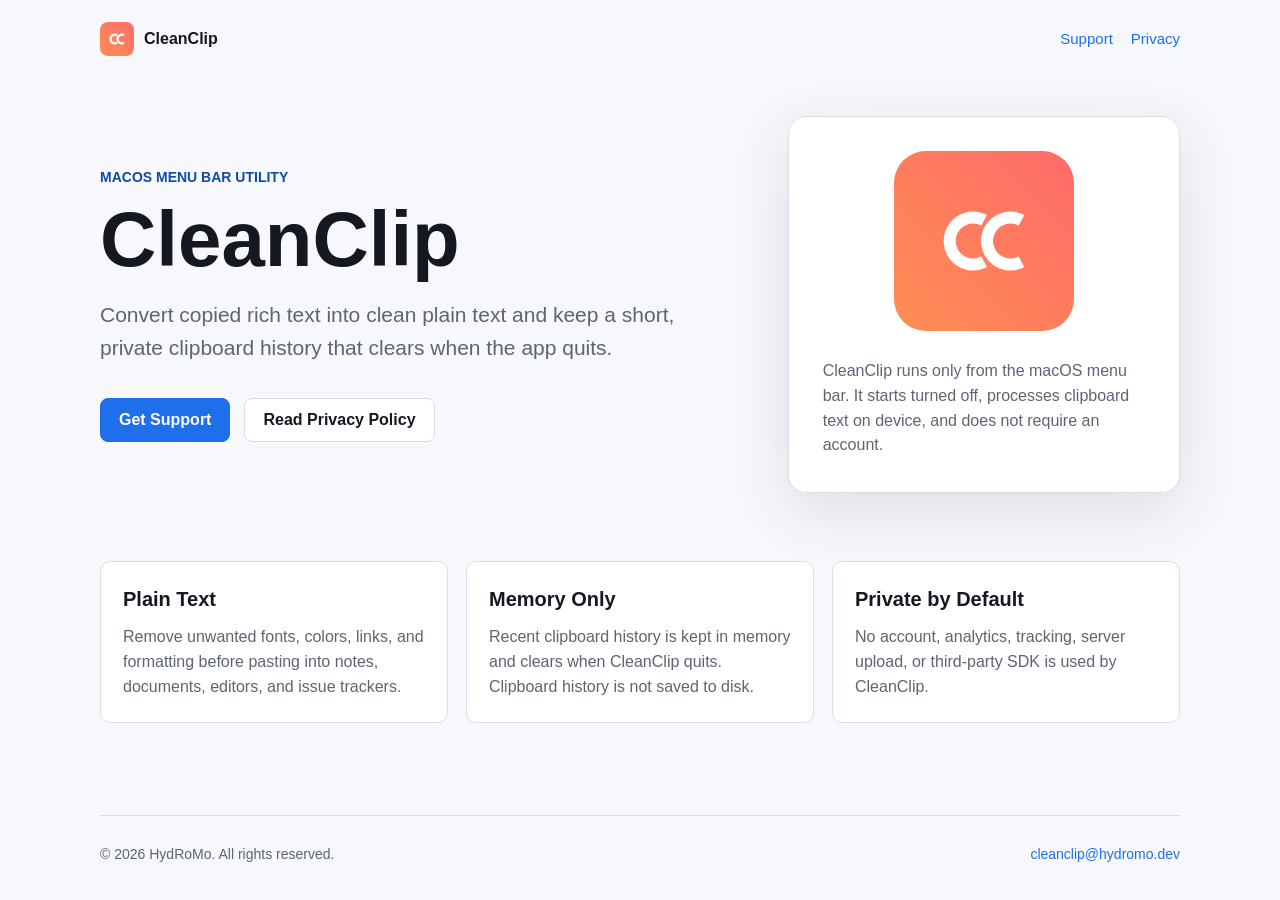
==== index.html @ 121747fd "Add CleanClip static site" ====
<!doctype html>
<html lang="en">
  <head>
    <meta charset="utf-8">
    <meta name="viewport" content="width=device-width, initial-scale=1">
    <meta name="description" content="CleanClip is a macOS menu bar utility that converts rich clipboard content to plain text and keeps a private memory-only clipboard history.">
    <title>CleanClip</title>
    <link rel="stylesheet" href="/styles.css">
  </head>
  <body>
    <div class="page">
      <header class="nav">
        <a class="brand" href="/">
          <img src="/assets/cleanclip-icon.png" alt="" width="34" height="34">
          <span>CleanClip</span>
        </a>
        <nav class="nav-links" aria-label="Main navigation">
          <a href="/support/">Support</a>
          <a href="/privacy/">Privacy</a>
        </nav>
      </header>

      <main>
        <section class="hero">
          <div>
            <p class="eyebrow">macOS menu bar utility</p>
            <h1>CleanClip</h1>
            <p class="lead">
              Convert copied rich text into clean plain text and keep a short, private clipboard history that clears when the app quits.
            </p>
            <div class="actions">
              <a class="button primary" href="/support/">Get Support</a>
              <a class="button" href="/privacy/">Read Privacy Policy</a>
            </div>
          </div>
          <aside class="product" aria-label="CleanClip summary">
            <img src="/assets/cleanclip-icon.png" alt="CleanClip app icon" width="180" height="180">
            <p>
              CleanClip runs only from the macOS menu bar. It starts turned off, processes clipboard text on device, and does not require an account.
            </p>
          </aside>
        </section>

        <section class="section">
          <div class="grid">
            <article class="card">
              <h2>Plain Text</h2>
              <p>Remove unwanted fonts, colors, links, and formatting before pasting into notes, documents, editors, and issue trackers.</p>
            </article>
            <article class="card">
              <h2>Memory Only</h2>
              <p>Recent clipboard history is kept in memory and clears when CleanClip quits. Clipboard history is not saved to disk.</p>
            </article>
            <article class="card">
              <h2>Private by Default</h2>
              <p>No account, analytics, tracking, server upload, or third-party SDK is used by CleanClip.</p>
            </article>
          </div>
        </section>
      </main>

      <footer class="footer">
        <span>&copy; 2026 HydRoMo. All rights reserved.</span>
        <span><a href="mailto:cleanclip@hydromo.dev">cleanclip@hydromo.dev</a></span>
      </footer>
    </div>
  </body>
</html>
---- styles.css ----
:root {
  color-scheme: light;
  --bg: #f7f8fb;
  --panel: #ffffff;
  --text: #151821;
  --muted: #5d6472;
  --line: #d9dee8;
  --accent: #1f6feb;
  --accent-strong: #124aa8;
  --shadow: 0 18px 60px rgba(31, 45, 72, 0.12);
}

* {
  box-sizing: border-box;
}

body {
  margin: 0;
  background: var(--bg);
  color: var(--text);
  font-family: -apple-system, BlinkMacSystemFont, "Segoe UI", sans-serif;
  line-height: 1.55;
}

a {
  color: var(--accent);
  text-decoration: none;
}

a:hover {
  color: var(--accent-strong);
  text-decoration: underline;
}

.page {
  min-height: 100vh;
  display: flex;
  flex-direction: column;
}

.nav {
  width: min(1080px, calc(100% - 40px));
  margin: 0 auto;
  padding: 22px 0;
  display: flex;
  align-items: center;
  justify-content: space-between;
  gap: 24px;
}

.brand {
  display: inline-flex;
  align-items: center;
  gap: 10px;
  color: var(--text);
  font-weight: 700;
}

.brand img {
  width: 34px;
  height: 34px;
  border-radius: 8px;
}

.nav-links {
  display: flex;
  align-items: center;
  gap: 18px;
  font-size: 15px;
}

.hero {
  width: min(1080px, calc(100% - 40px));
  margin: 38px auto 68px;
  display: grid;
  grid-template-columns: minmax(0, 1.05fr) minmax(280px, 0.65fr);
  align-items: center;
  gap: 54px;
}

.eyebrow {
  margin: 0 0 14px;
  color: var(--accent-strong);
  font-weight: 700;
  font-size: 14px;
  text-transform: uppercase;
}

h1 {
  margin: 0;
  font-size: clamp(42px, 7vw, 78px);
  line-height: 0.96;
  letter-spacing: 0;
}

.lead {
  margin: 22px 0 0;
  color: var(--muted);
  font-size: 21px;
  max-width: 700px;
}

.actions {
  margin-top: 34px;
  display: flex;
  gap: 14px;
  flex-wrap: wrap;
}

.button {
  display: inline-flex;
  align-items: center;
  justify-content: center;
  min-height: 44px;
  padding: 0 18px;
  border-radius: 8px;
  border: 1px solid var(--line);
  background: var(--panel);
  color: var(--text);
  font-weight: 700;
}

.button.primary {
  border-color: var(--accent);
  background: var(--accent);
  color: #fff;
}

.product {
  background: var(--panel);
  border: 1px solid var(--line);
  border-radius: 18px;
  padding: 34px;
  box-shadow: var(--shadow);
}

.product img {
  display: block;
  width: min(180px, 70%);
  margin: 0 auto 28px;
  border-radius: 32px;
}

.product p {
  margin: 0;
  color: var(--muted);
}

.section {
  width: min(1080px, calc(100% - 40px));
  margin: 0 auto 72px;
}

.grid {
  display: grid;
  grid-template-columns: repeat(3, minmax(0, 1fr));
  gap: 18px;
}

.card {
  background: var(--panel);
  border: 1px solid var(--line);
  border-radius: 10px;
  padding: 22px;
}

.card h2,
.card h3 {
  margin: 0 0 10px;
  font-size: 20px;
}

.card p,
.card li {
  color: var(--muted);
}

.card p {
  margin: 0;
}

.content {
  width: min(820px, calc(100% - 40px));
  margin: 38px auto 72px;
  background: var(--panel);
  border: 1px solid var(--line);
  border-radius: 14px;
  padding: clamp(24px, 5vw, 48px);
  box-shadow: var(--shadow);
}

.content h1 {
  font-size: clamp(34px, 5vw, 52px);
  line-height: 1.02;
}

.content h2 {
  margin: 34px 0 10px;
  font-size: 22px;
}

.content p,
.content li {
  color: var(--muted);
}

.content ul {
  padding-left: 22px;
}

.footer {
  width: min(1080px, calc(100% - 40px));
  margin: auto auto 0;
  padding: 28px 0 34px;
  border-top: 1px solid var(--line);
  color: var(--muted);
  display: flex;
  justify-content: space-between;
  gap: 18px;
  flex-wrap: wrap;
  font-size: 14px;
}

@media (max-width: 760px) {
  .nav {
    align-items: flex-start;
    flex-direction: column;
  }

  .hero {
    grid-template-columns: 1fr;
    margin-top: 16px;
    gap: 28px;
  }

  .grid {
    grid-template-columns: 1fr;
  }
}
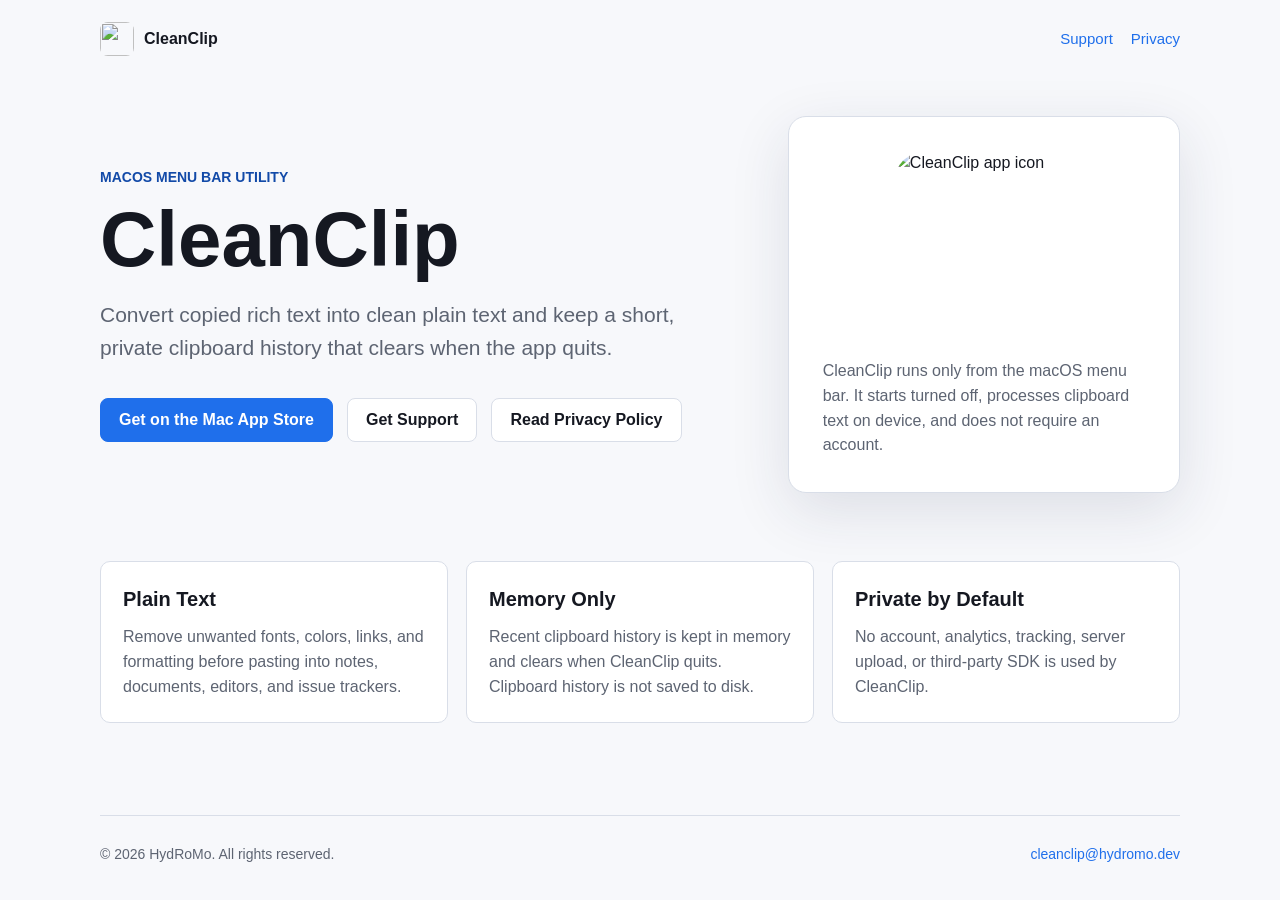
==== commit f03590b5: "feat(home): make the Mac App Store the primary action The app is live on the Mac App Store (id676165" ====
--- a/index.html
+++ b/index.html
@@ -4,19 +4,31 @@
     <meta charset="utf-8">
     <meta name="viewport" content="width=device-width, initial-scale=1">
     <meta name="description" content="CleanClip is a macOS menu bar utility that converts rich clipboard content to plain text and keeps a private memory-only clipboard history.">
-    <title>CleanClip</title>
-    <link rel="stylesheet" href="/styles.css">
+    <title>CleanClip — Plain-Text Clipboard Utility for Mac</title>
+        <link rel="canonical" href="https://cleanclip.hydromo.dev/">
+    <meta property="og:type" content="website">
+    <meta property="og:site_name" content="CleanClip">
+    <meta property="og:title" content="CleanClip — Plain-Text Clipboard Utility for Mac">
+    <meta property="og:description" content="CleanClip converts rich clipboard content to plain text and keeps a private memory-only clipboard history. Free on the Mac App Store.">
+    <meta property="og:url" content="https://cleanclip.hydromo.dev/">
+    <meta property="og:image" content="https://cleanclip.hydromo.dev/assets/og-image.png">
+    <meta property="og:image:width" content="1200">
+    <meta property="og:image:height" content="630">
+    <meta name="twitter:card" content="summary_large_image">
+    <link rel="icon" type="image/png" href="/assets/favicon-64.png">
+    <link rel="apple-touch-icon" href="/assets/apple-touch-icon.png">
+<link rel="stylesheet" href="styles.css">
   </head>
   <body>
     <div class="page">
       <header class="nav">
-        <a class="brand" href="/">
-          <img src="/assets/cleanclip-icon.png" alt="" width="34" height="34">
+        <a class="brand" href="./">
+          <img src="assets/cleanclip-icon-360.png" alt="" width="34" height="34">
           <span>CleanClip</span>
         </a>
         <nav class="nav-links" aria-label="Main navigation">
-          <a href="/support/">Support</a>
-          <a href="/privacy/">Privacy</a>
+          <a href="support/">Support</a>
+          <a href="privacy/">Privacy</a>
         </nav>
       </header>
 
@@ -29,12 +41,13 @@
               Convert copied rich text into clean plain text and keep a short, private clipboard history that clears when the app quits.
             </p>
             <div class="actions">
-              <a class="button primary" href="/support/">Get Support</a>
-              <a class="button" href="/privacy/">Read Privacy Policy</a>
+              <a class="button primary" href="https://apps.apple.com/us/app/cleanclip/id6761654903?mt=12">Get on the Mac App Store</a>
+              <a class="button" href="support/">Get Support</a>
+              <a class="button" href="privacy/">Read Privacy Policy</a>
             </div>
           </div>
           <aside class="product" aria-label="CleanClip summary">
-            <img src="/assets/cleanclip-icon.png" alt="CleanClip app icon" width="180" height="180">
+            <img src="assets/cleanclip-icon-360.png" alt="CleanClip app icon" width="180" height="180">
             <p>
               CleanClip runs only from the macOS menu bar. It starts turned off, processes clipboard text on device, and does not require an account.
             </p>
